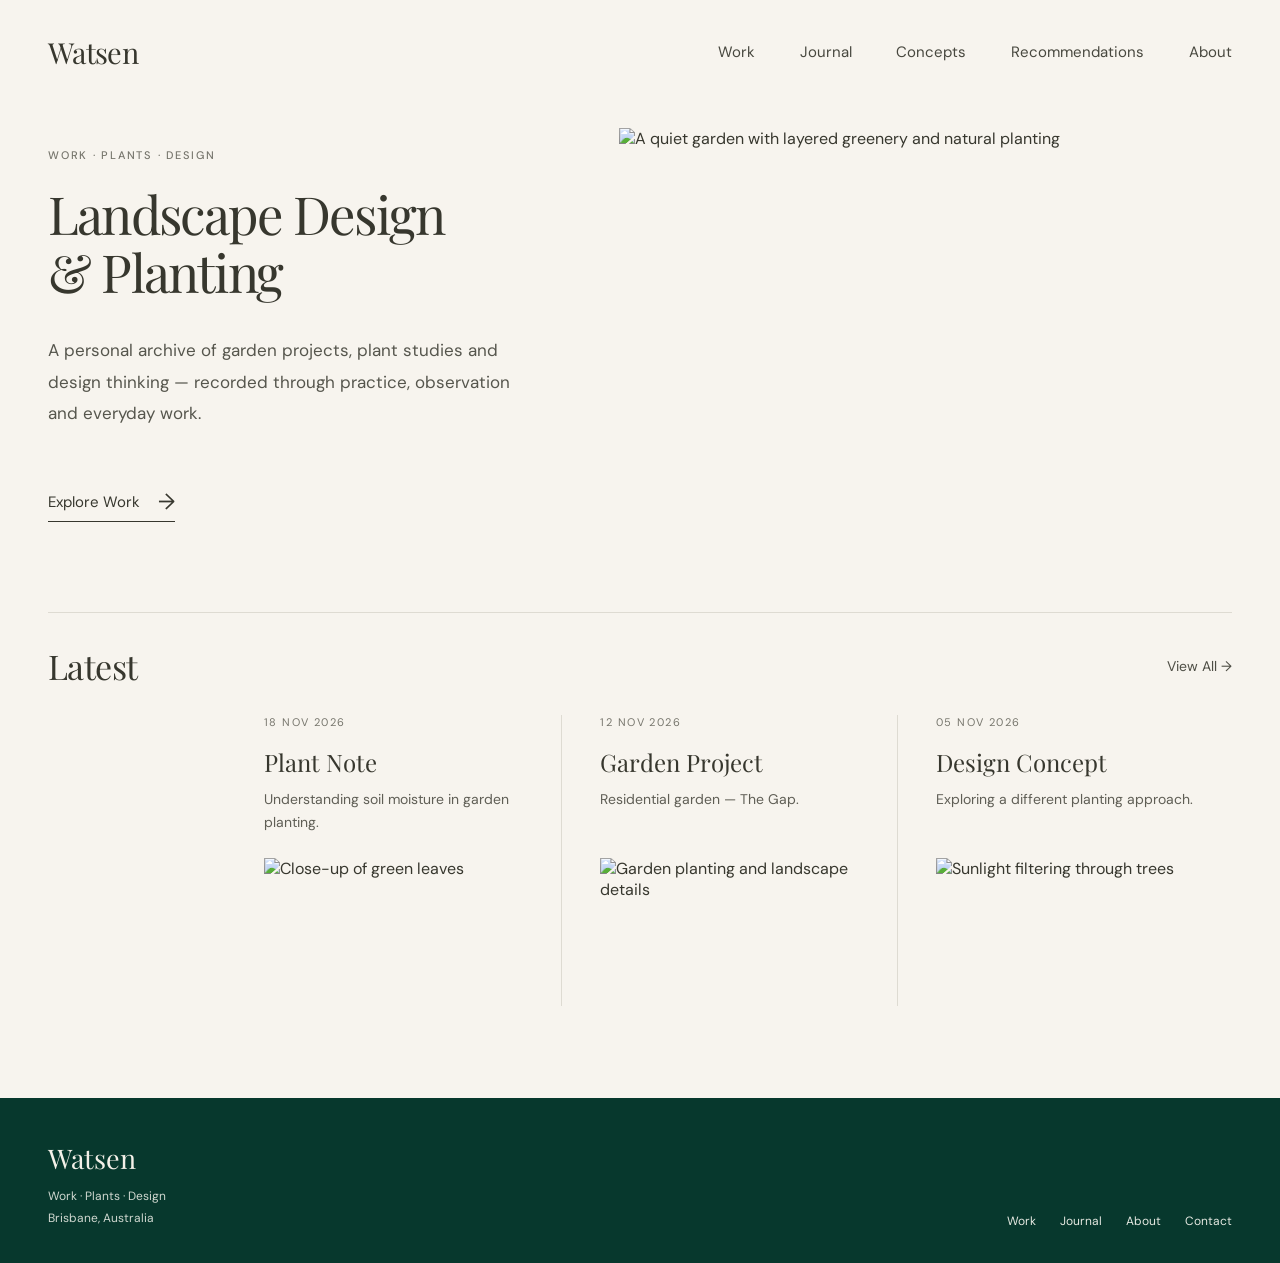
==== index.html @ f1469ca6 "Create first responsive homepage UI prototype" ====
<!doctype html>
<html lang="en">
<head>
  <meta charset="utf-8">
  <meta name="viewport" content="width=device-width, initial-scale=1">
  <meta name="theme-color" content="#f7f4ee">
  <meta name="description" content="A personal archive of garden projects, plant studies and design thinking by Watsen.">
  <title>Watsen — Work, Plants & Design</title>
  <link rel="preconnect" href="https://fonts.googleapis.com">
  <link rel="preconnect" href="https://fonts.gstatic.com" crossorigin>
  <link href="https://fonts.googleapis.com/css2?family=DM+Sans:wght@400;500;600&family=Playfair+Display:wght@400;500&display=swap" rel="stylesheet">
  <style>
    :root {
      --paper: #f7f4ee;
      --ink: #37372e;
      --muted: #77766d;
      --line: #dedbd2;
      --forest: #07382d;
      --serif: "Playfair Display", Georgia, serif;
      --sans: "DM Sans", Arial, sans-serif;
      --page-width: 1320px;
    }

    * { box-sizing: border-box; }
    html { scroll-behavior: smooth; }
    body {
      margin: 0;
      background: var(--paper);
      color: var(--ink);
      font-family: var(--sans);
      -webkit-font-smoothing: antialiased;
    }
    a { color: inherit; text-decoration: none; }
    a:focus-visible { outline: 2px solid var(--forest); outline-offset: 5px; }
    img { display: block; max-width: 100%; }

    .site-shell {
      width: min(calc(100% - 96px), var(--page-width));
      margin: 0 auto;
    }

    .site-header {
      min-height: 104px;
      display: flex;
      align-items: center;
      justify-content: space-between;
      gap: 32px;
    }
    .wordmark {
      font-family: var(--serif);
      font-size: 29px;
      letter-spacing: -.7px;
      white-space: nowrap;
    }
    .main-nav {
      display: flex;
      align-items: center;
      gap: clamp(22px, 3.5vw, 54px);
      color: #48483f;
      font-size: 15px;
    }
    .main-nav a { transition: opacity .2s ease; }
    .main-nav a:hover { opacity: .58; }

    .hero {
      display: grid;
      grid-template-columns: minmax(280px, .88fr) minmax(0, 1.12fr);
      align-items: center;
      gap: clamp(48px, 7vw, 104px);
      padding: 24px 0 70px;
    }
    .hero-copy { max-width: 510px; }
    .eyebrow {
      margin: 0 0 22px;
      color: var(--muted);
      font-size: 11px;
      font-weight: 500;
      letter-spacing: .16em;
      text-transform: uppercase;
    }
    h1 {
      margin: 0;
      font-family: var(--serif);
      font-size: clamp(42px, 4.1vw, 62px);
      font-weight: 400;
      letter-spacing: -1.8px;
      line-height: 1.12;
    }
    .hero-description {
      max-width: 480px;
      margin: 34px 0 0;
      color: #56564d;
      font-size: 17px;
      line-height: 1.85;
    }
    .text-link {
      display: inline-flex;
      align-items: center;
      gap: 18px;
      margin-top: 62px;
      padding-bottom: 8px;
      border-bottom: 1px solid currentColor;
      font-size: 15px;
      transition: gap .2s ease;
    }
    .text-link:hover { gap: 25px; }
    .text-link span { font-size: 22px; line-height: 1; }
    .hero-image-wrap { width: 100%; }
    .hero-image {
      width: 100%;
      aspect-ratio: 1.48 / 1;
      object-fit: cover;
    }

    .latest-section {
      padding: 30px 0 92px;
      border-top: 1px solid var(--line);
    }
    .section-topline {
      display: flex;
      align-items: center;
      justify-content: space-between;
      margin-bottom: 26px;
    }
    .section-title {
      margin: 0;
      font-family: var(--serif);
      font-size: 34px;
      font-weight: 400;
      letter-spacing: -.6px;
    }
    .view-all {
      color: #4e4e45;
      font-size: 14px;
    }
    .latest-grid {
      display: grid;
      grid-template-columns: repeat(3, minmax(0, 1fr));
      margin-left: 15%;
    }
    .latest-item {
      min-width: 0;
      padding: 0 clamp(24px, 3vw, 46px);
      border-left: 1px solid var(--line);
    }
    .latest-item:first-child { border-left: 0; }
    .latest-date {
      margin: 0 0 17px;
      color: var(--muted);
      font-size: 11px;
      letter-spacing: .13em;
    }
    .latest-item h3 {
      margin: 0 0 10px;
      font-family: var(--serif);
      font-size: 24px;
      font-weight: 400;
    }
    .latest-description {
      min-height: 48px;
      margin: 0 0 22px;
      color: #5f5e55;
      font-size: 14px;
      line-height: 1.65;
    }
    .latest-image {
      width: 100%;
      aspect-ratio: 1.75 / 1;
      object-fit: cover;
    }

    .site-footer {
      padding: 42px 0 34px;
      background: var(--forest);
      color: #f3f0e8;
    }
    .footer-inner {
      display: flex;
      align-items: flex-end;
      justify-content: space-between;
      gap: 32px;
    }
    .footer-wordmark {
      margin: 0 0 10px;
      font-family: var(--serif);
      font-size: 27px;
      font-weight: 400;
    }
    .footer-note, .footer-meta {
      margin: 0;
      color: #d0d8d0;
      font-size: 12px;
      line-height: 1.8;
    }
    .footer-links {
      display: flex;
      gap: 24px;
      color: #e6e9e2;
      font-size: 12px;
    }

    @media (max-width: 900px) {
      .site-shell { width: min(calc(100% - 56px), var(--page-width)); }
      .main-nav { gap: 18px; font-size: 13px; }
      .hero { gap: 42px; }
      .latest-grid { margin-left: 8%; }
      .latest-item { padding: 0 22px; }
    }
    @media (max-width: 680px) {
      .site-shell { width: calc(100% - 40px); }
      .site-header {
        min-height: 82px;
        align-items: flex-start;
        flex-direction: column;
        justify-content: center;
        gap: 13px;
      }
      .wordmark { font-size: 26px; }
      .main-nav {
        width: 100%;
        gap: 20px;
        overflow-x: auto;
        padding-bottom: 4px;
        white-space: nowrap;
        font-size: 12px;
      }
      .hero {
        grid-template-columns: 1fr;
        gap: 36px;
        padding: 42px 0 52px;
      }
      h1 { max-width: 460px; font-size: clamp(42px, 12vw, 56px); }
      .hero-description { margin-top: 24px; font-size: 15px; }
      .text-link { margin-top: 34px; }
      .hero-image { aspect-ratio: 1.35 / 1; }
      .latest-section { padding: 24px 0 60px; }
      .section-title { font-size: 30px; }
      .latest-grid {
        grid-template-columns: 1fr;
        gap: 30px;
        margin-left: 0;
      }
      .latest-item, .latest-item:first-child {
        padding: 0 0 28px;
        border-left: 0;
        border-bottom: 1px solid var(--line);
      }
      .latest-item:last-child { border-bottom: 0; }
      .latest-description { min-height: 0; margin-bottom: 16px; }
      .latest-image { max-height: 220px; }
      .footer-inner { align-items: flex-start; flex-direction: column; }
      .footer-links { flex-wrap: wrap; }
    }
  </style>
</head>
<body>
  <header class="site-shell site-header">
    <a class="wordmark" href="#" aria-label="Watsen home">Watsen</a>
    <nav class="main-nav" aria-label="Main navigation">
      <a href="#work">Work</a>
      <a href="#journal">Journal</a>
      <a href="#concepts">Concepts</a>
      <a href="#recommendations">Recommendations</a>
      <a href="#about">About</a>
    </nav>
  </header>

  <main>
    <section class="site-shell hero" aria-labelledby="hero-title">
      <div class="hero-copy">
        <p class="eyebrow">Work · Plants · Design</p>
        <h1 id="hero-title">Landscape Design<br>&amp; Planting</h1>
        <p class="hero-description">
          A personal archive of garden projects, plant studies and design thinking —
          recorded through practice, observation and everyday work.
        </p>
        <a class="text-link" href="#work">Explore Work <span aria-hidden="true">→</span></a>
      </div>
      <div class="hero-image-wrap">
        <img
          class="hero-image"
          src="https://images.unsplash.com/photo-1416879595882-3373a0480b5b?auto=format&fit=crop&w=1500&q=85"
          alt="A quiet garden with layered greenery and natural planting"
        >
      </div>
    </section>

    <section class="site-shell latest-section" id="work" aria-labelledby="latest-title">
      <div class="section-topline">
        <h2 class="section-title" id="latest-title">Latest</h2>
        <a class="view-all" href="#work">View All <span aria-hidden="true">→</span></a>
      </div>

      <div class="latest-grid">
        <article class="latest-item" id="journal">
          <p class="latest-date">18 NOV 2026</p>
          <h3>Plant Note</h3>
          <p class="latest-description">Understanding soil moisture in garden planting.</p>
          <img
            class="latest-image"
            src="https://images.unsplash.com/photo-1497250681960-ef046c08a56e?auto=format&fit=crop&w=900&q=80"
            alt="Close-up of green leaves"
            loading="lazy"
          >
        </article>

        <article class="latest-item">
          <p class="latest-date">12 NOV 2026</p>
          <h3>Garden Project</h3>
          <p class="latest-description">Residential garden — The Gap.</p>
          <img
            class="latest-image"
            src="https://images.unsplash.com/photo-1558618666-fcd25c85cd64?auto=format&fit=crop&w=900&q=80"
            alt="Garden planting and landscape details"
            loading="lazy"
          >
        </article>

        <article class="latest-item" id="concepts">
          <p class="latest-date">05 NOV 2026</p>
          <h3>Design Concept</h3>
          <p class="latest-description">Exploring a different planting approach.</p>
          <img
            class="latest-image"
            src="https://images.unsplash.com/photo-1441974231531-c6227db76b6e?auto=format&fit=crop&w=900&q=80"
            alt="Sunlight filtering through trees"
            loading="lazy"
          >
        </article>
      </div>
    </section>

    <section id="recommendations" class="site-shell" aria-label="Recommendations"></section>
    <section id="about" class="site-shell" aria-label="About Watsen"></section>
  </main>

  <footer class="site-footer">
    <div class="site-shell footer-inner">
      <div>
        <p class="footer-wordmark">Watsen</p>
        <p class="footer-note">Work · Plants · Design</p>
        <p class="footer-meta">Brisbane, Australia</p>
      </div>
      <div class="footer-links">
        <a href="#work">Work</a>
        <a href="#journal">Journal</a>
        <a href="#about">About</a>
        <a href="mailto:hello@example.com">Contact</a>
      </div>
    </div>
  </footer>
</body>
</html>
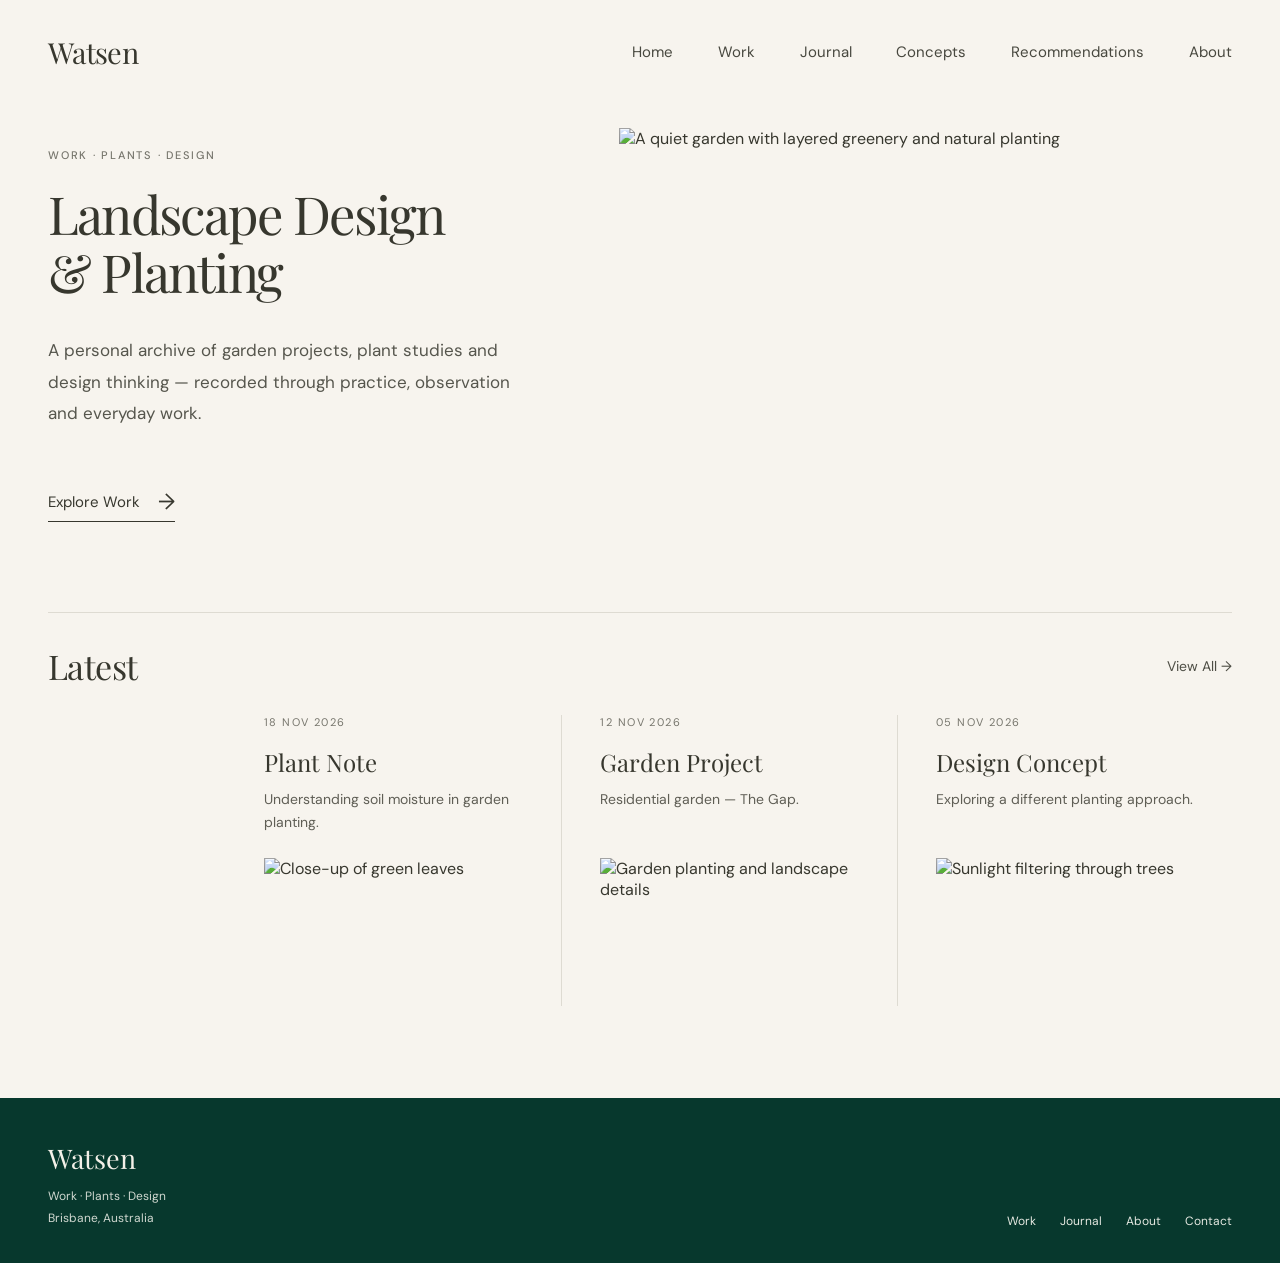
==== commit 6b2d6209: "Add Home navigation link" ====
--- a/index.html
+++ b/index.html
@@ -255,13 +255,13 @@
 </head>
 <body>
   <header class="site-shell site-header">
-    <a class="wordmark" href="#" aria-label="Watsen home">Watsen</a>
-    <nav class="main-nav" aria-label="Main navigation">
-      <a href="#work">Work</a>
-      <a href="#journal">Journal</a>
-      <a href="#concepts">Concepts</a>
-      <a href="#recommendations">Recommendations</a>
-      <a href="#about">About</a>
+    <a class="wordmark" href="index.html" aria-label="Watsen home">Watsen</a>
+    <nav class="main-nav" aria-label="Main navigation"><a href="index.html">Home</a>
+      <a href="work.html">Work</a>
+      <a href="journal.html">Journal</a>
+      <a href="concepts.html">Concepts</a>
+      <a href="recommendations.html">Recommendations</a>
+      <a href="about.html">About</a>
     </nav>
   </header>
 
@@ -274,7 +274,7 @@
           A personal archive of garden projects, plant studies and design thinking —
           recorded through practice, observation and everyday work.
         </p>
-        <a class="text-link" href="#work">Explore Work <span aria-hidden="true">→</span></a>
+        <a class="text-link" href="work.html">Explore Work <span aria-hidden="true">→</span></a>
       </div>
       <div class="hero-image-wrap">
         <img
@@ -288,7 +288,7 @@
     <section class="site-shell latest-section" id="work" aria-labelledby="latest-title">
       <div class="section-topline">
         <h2 class="section-title" id="latest-title">Latest</h2>
-        <a class="view-all" href="#work">View All <span aria-hidden="true">→</span></a>
+        <a class="view-all" href="work.html">View All <span aria-hidden="true">→</span></a>
       </div>
 
       <div class="latest-grid">
@@ -342,10 +342,10 @@
         <p class="footer-meta">Brisbane, Australia</p>
       </div>
       <div class="footer-links">
-        <a href="#work">Work</a>
-        <a href="#journal">Journal</a>
-        <a href="#about">About</a>
-        <a href="mailto:hello@example.com">Contact</a>
+        <a href="work.html">Work</a>
+        <a href="journal.html">Journal</a>
+        <a href="about.html">About</a>
+        <a href="contact.html">Contact</a>
       </div>
     </div>
   </footer>
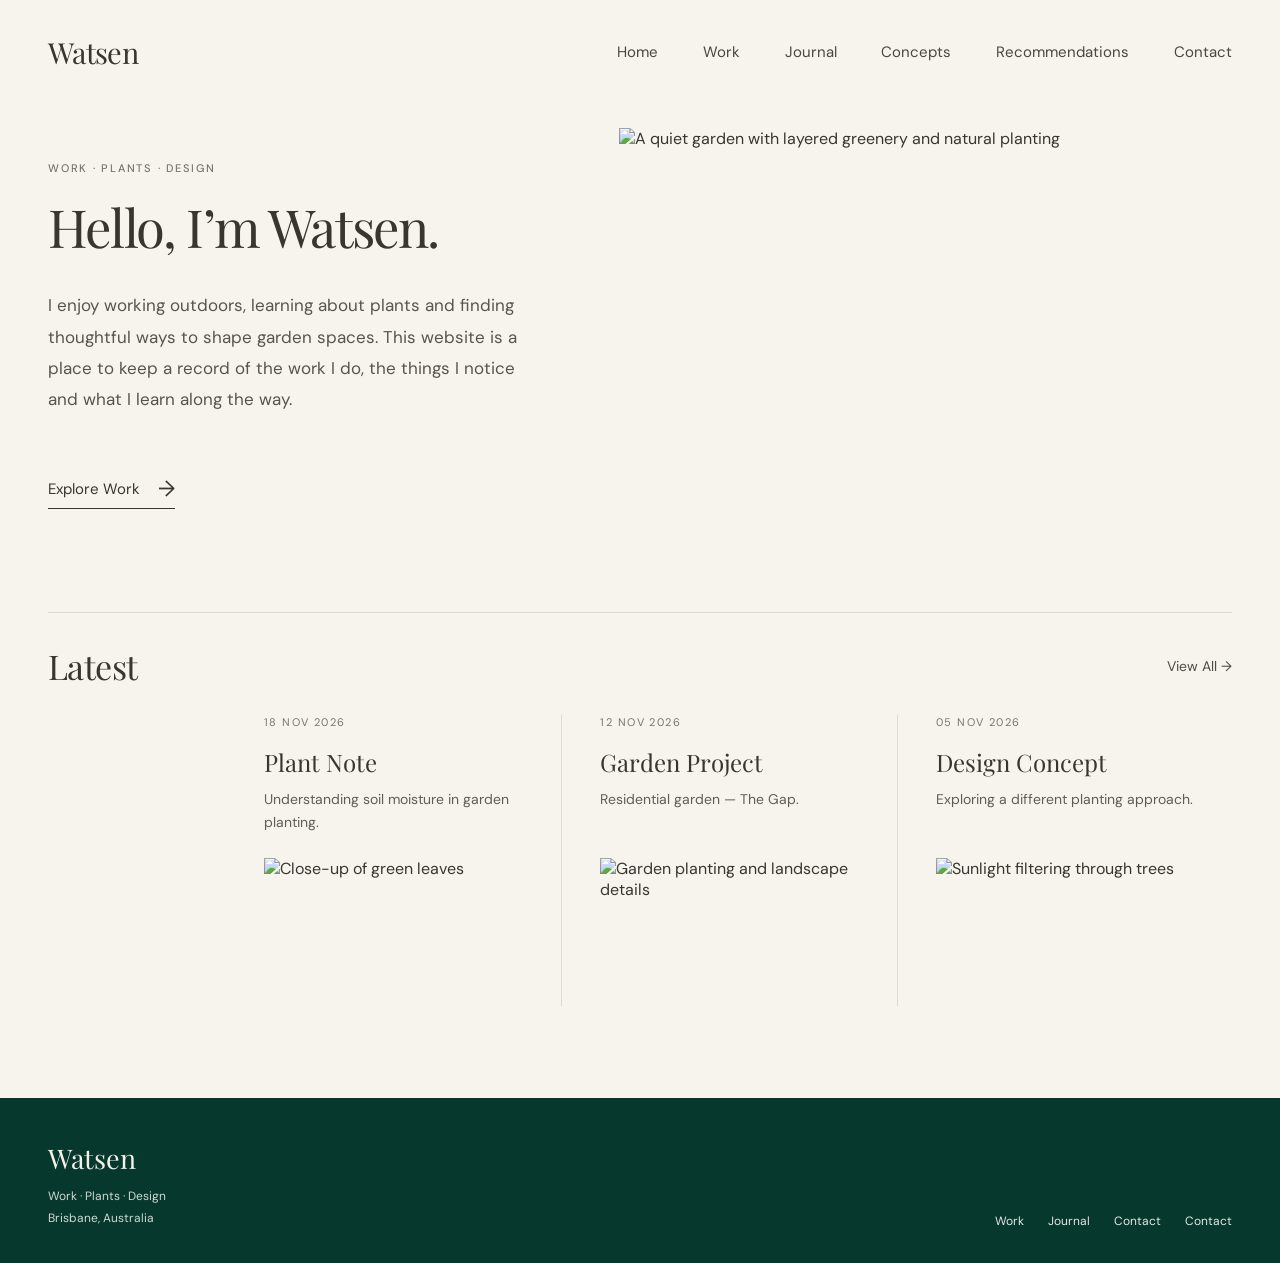
==== commit 3a73463d: "Update homepage introduction with personal about text" ====
--- a/index.html
+++ b/index.html
@@ -4,7 +4,7 @@
   <meta charset="utf-8">
   <meta name="viewport" content="width=device-width, initial-scale=1">
   <meta name="theme-color" content="#f7f4ee">
-  <meta name="description" content="A personal archive of garden projects, plant studies and design thinking by Watsen.">
+  <meta name="description" content="A personal record of Watsen’s garden work, plant interests and learning along the way.">
   <title>Watsen — Work, Plants & Design</title>
   <link rel="preconnect" href="https://fonts.googleapis.com">
   <link rel="preconnect" href="https://fonts.gstatic.com" crossorigin>
@@ -261,7 +261,7 @@
       <a href="journal.html">Journal</a>
       <a href="concepts.html">Concepts</a>
       <a href="recommendations.html">Recommendations</a>
-      <a href="about.html">About</a>
+      <a href="contact.html">Contact</a>
     </nav>
   </header>
 
@@ -269,10 +269,9 @@
     <section class="site-shell hero" aria-labelledby="hero-title">
       <div class="hero-copy">
         <p class="eyebrow">Work · Plants · Design</p>
-        <h1 id="hero-title">Landscape Design<br>&amp; Planting</h1>
+        <h1 id="hero-title">Hello, I’m Watsen.</h1>
         <p class="hero-description">
-          A personal archive of garden projects, plant studies and design thinking —
-          recorded through practice, observation and everyday work.
+          I enjoy working outdoors, learning about plants and finding thoughtful ways to shape garden spaces. This website is a place to keep a record of the work I do, the things I notice and what I learn along the way.
         </p>
         <a class="text-link" href="work.html">Explore Work <span aria-hidden="true">→</span></a>
       </div>
@@ -344,7 +343,7 @@
       <div class="footer-links">
         <a href="work.html">Work</a>
         <a href="journal.html">Journal</a>
-        <a href="about.html">About</a>
+        <a href="contact.html">Contact</a>
         <a href="contact.html">Contact</a>
       </div>
     </div>
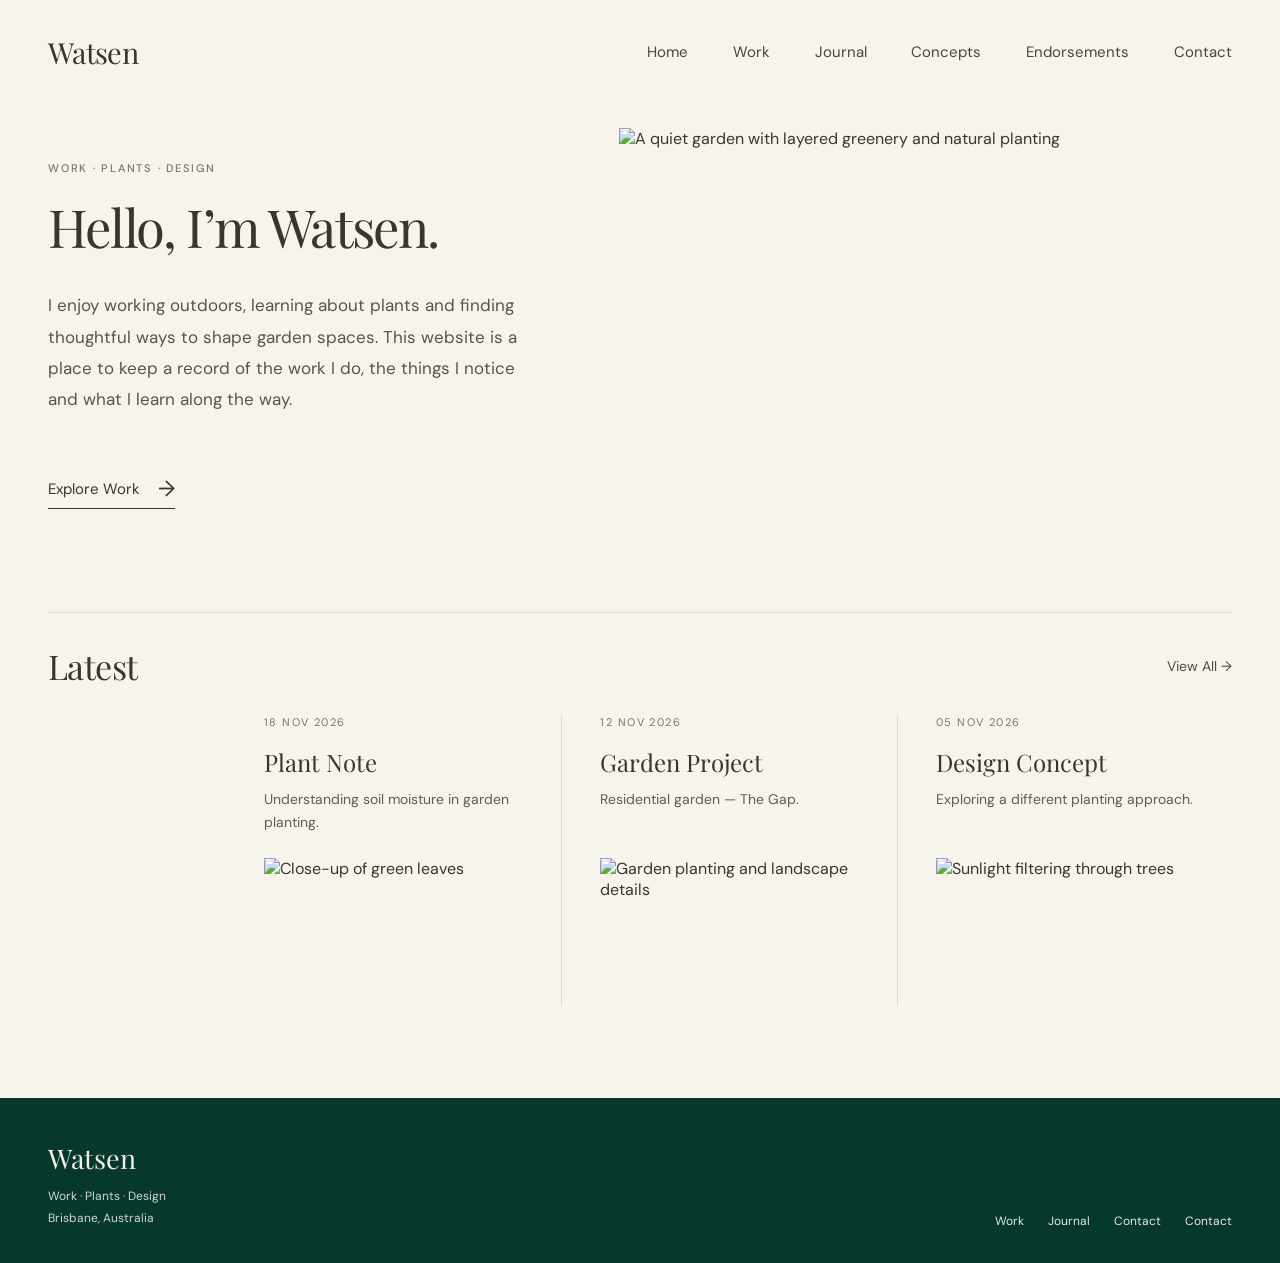
==== commit 62a660a4: "Improve primary call-to-action visibility across homepage" ====
--- a/index.html
+++ b/index.html
@@ -260,7 +260,7 @@
       <a href="work.html">Work</a>
       <a href="journal.html">Journal</a>
       <a href="concepts.html">Concepts</a>
-      <a href="recommendations.html">Recommendations</a>
+      <a href="recommendations.html">Endorsements</a>
       <a href="contact.html">Contact</a>
     </nav>
   </header>
